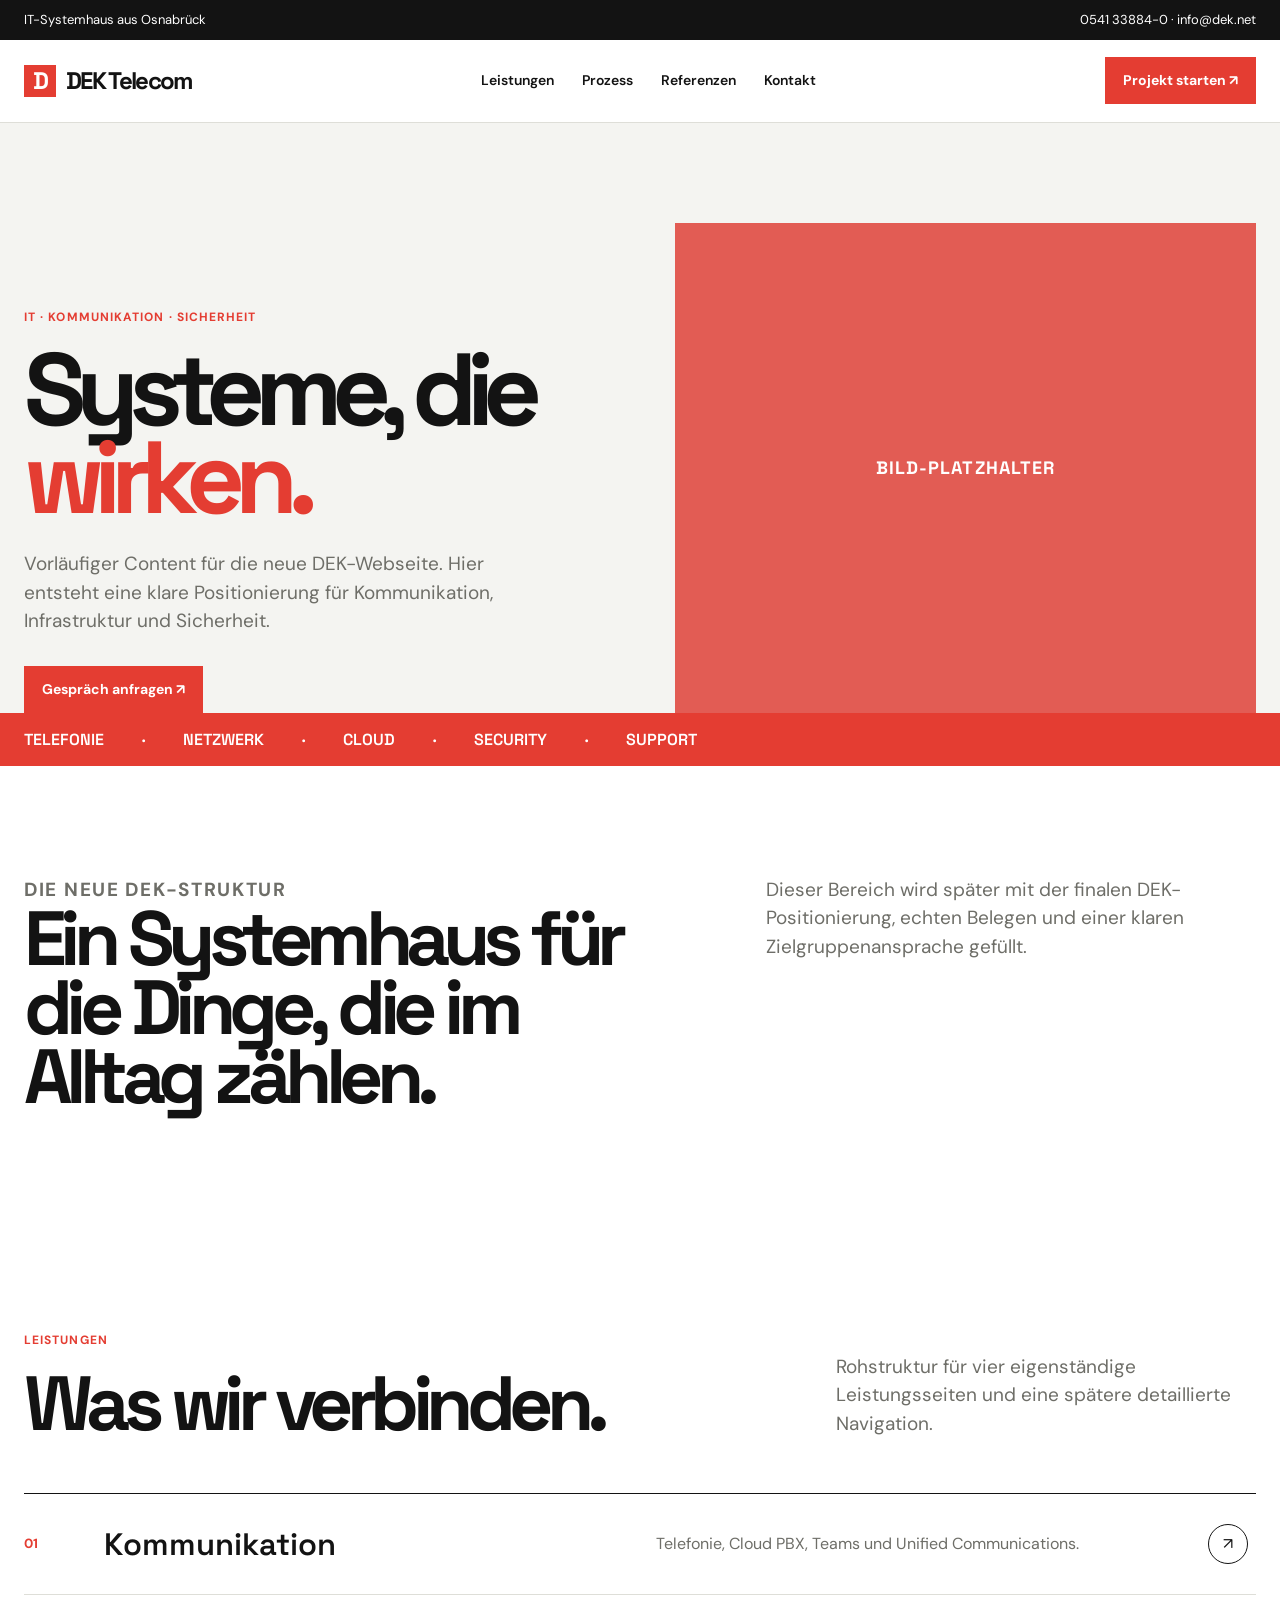
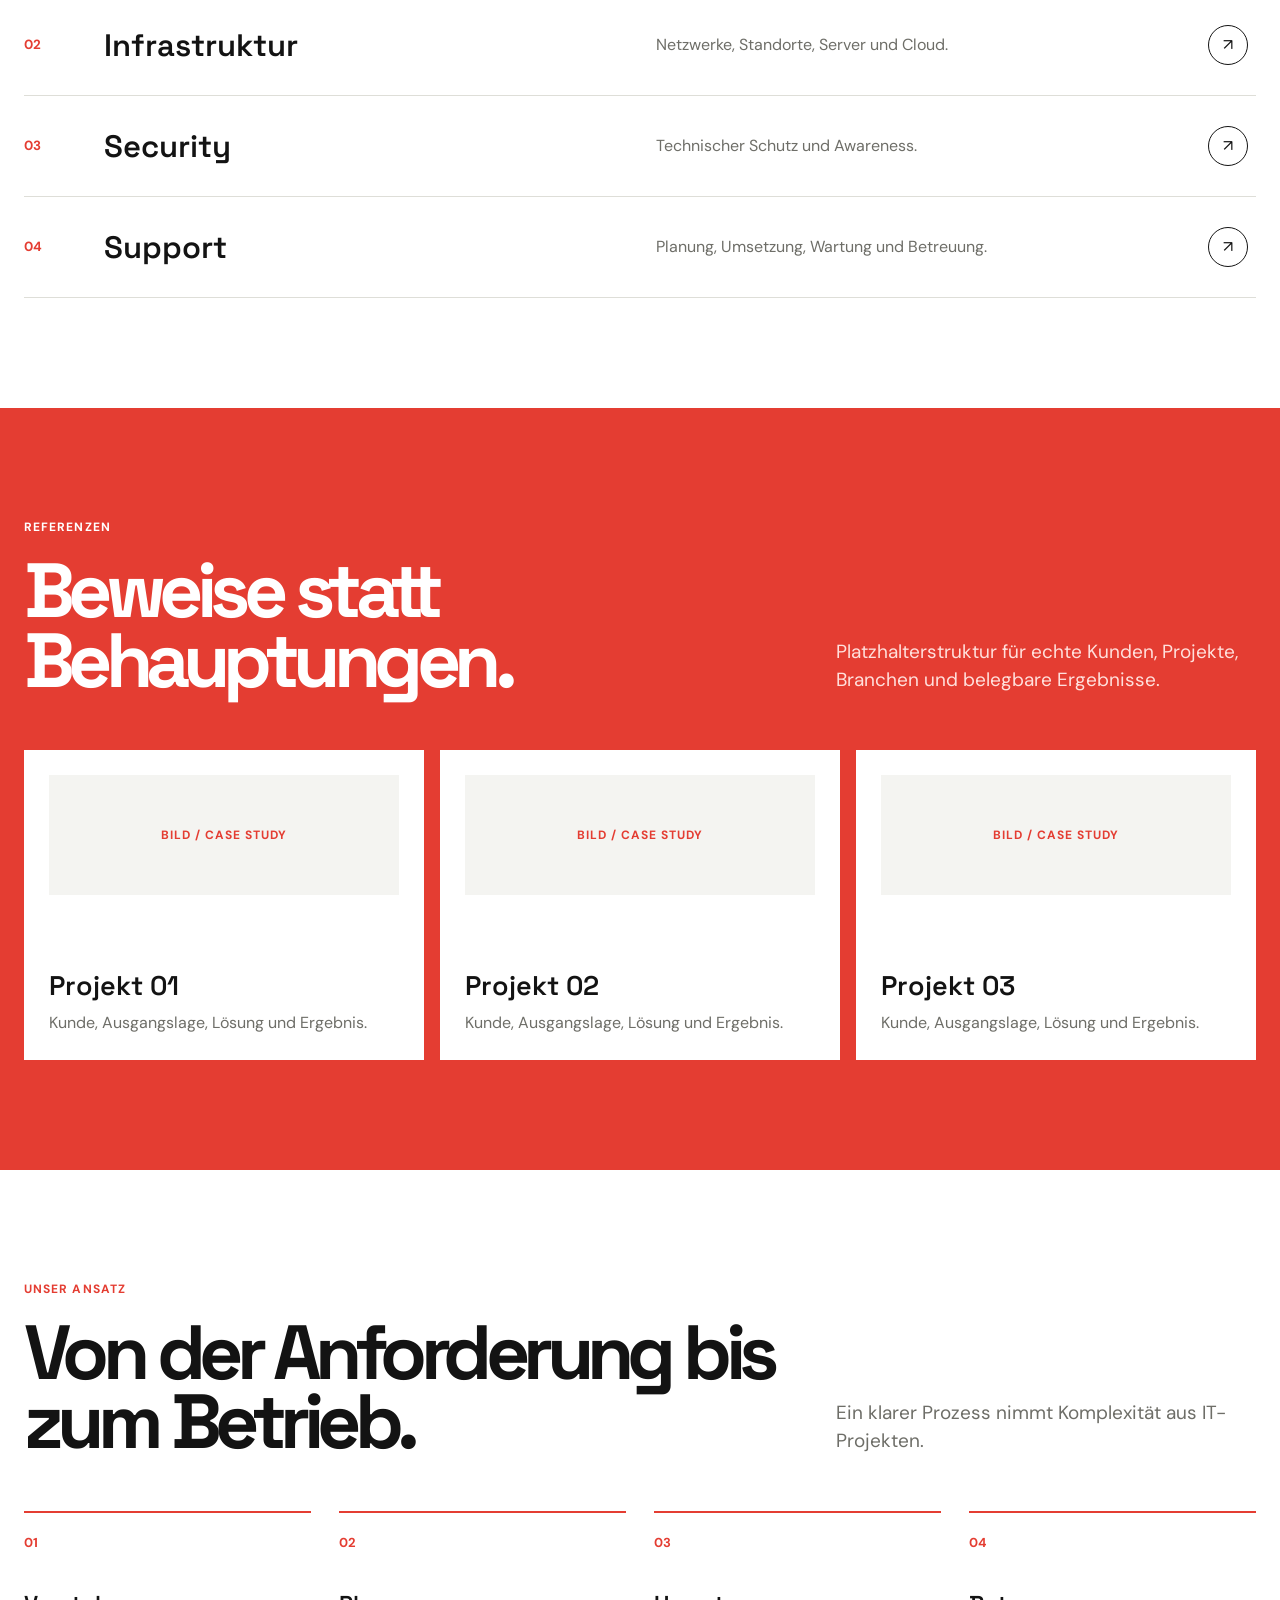
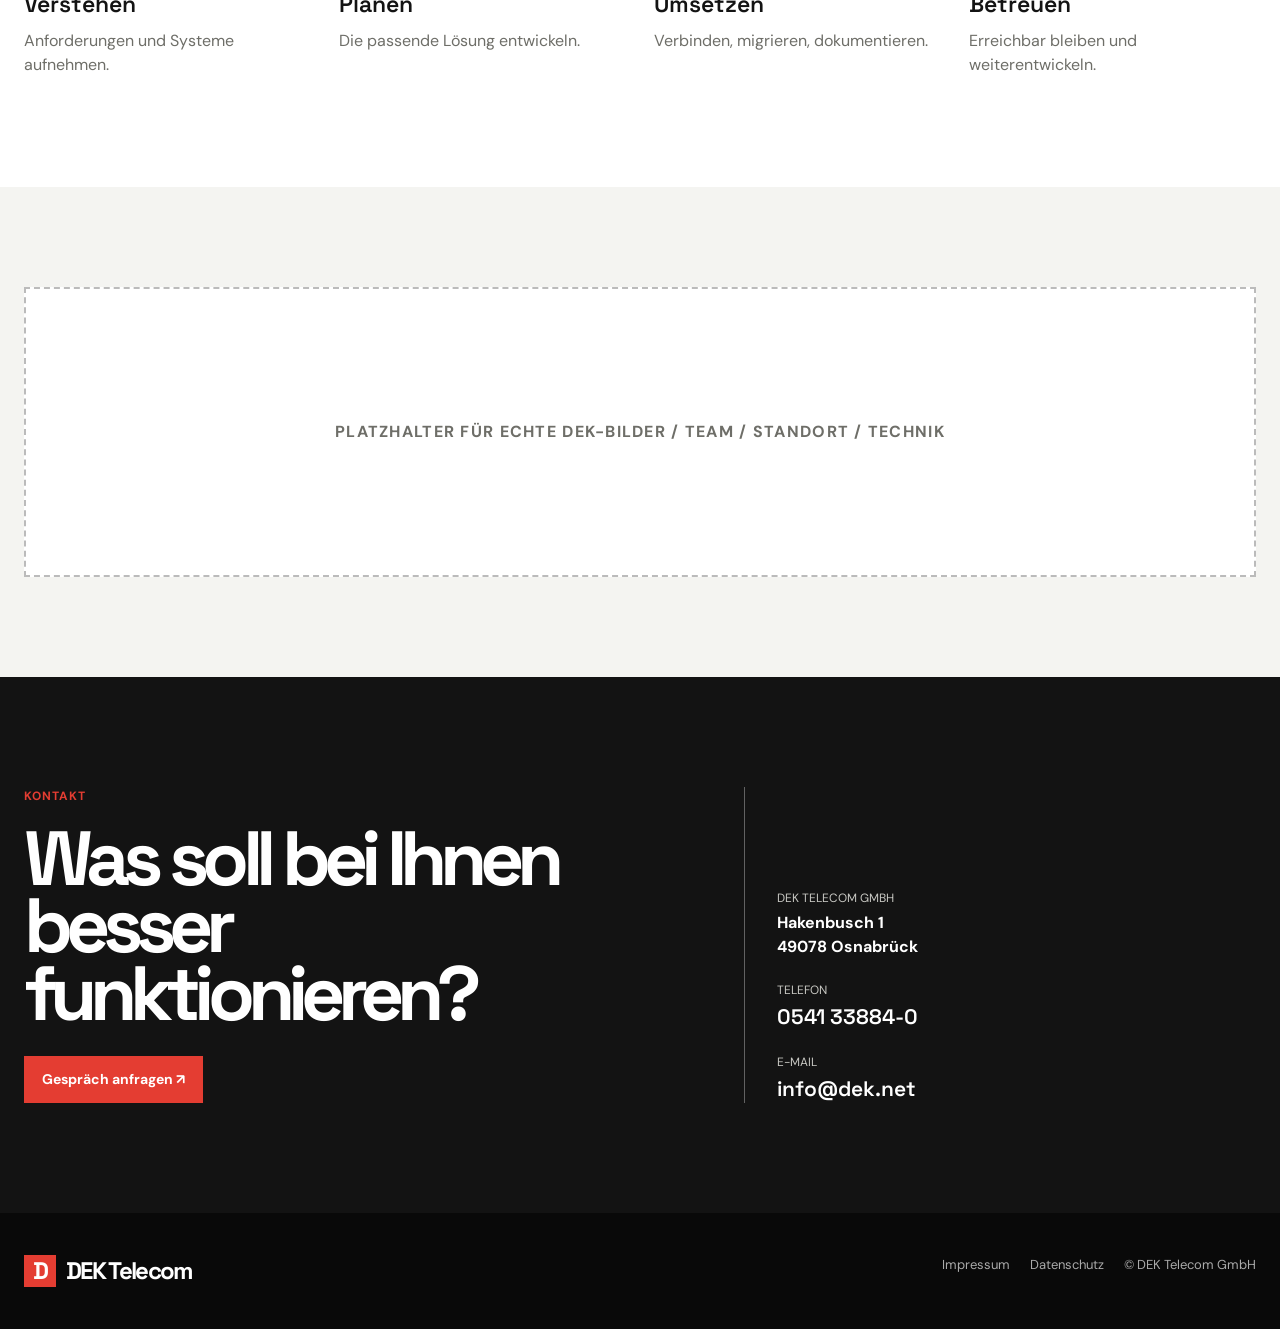
==== index.html @ 97f3f86b "Start clean DEK placeholder website structure" ====
<!doctype html>
<html lang="de">
<head>
<meta charset="utf-8"><meta name="viewport" content="width=device-width, initial-scale=1">
<title>DEK Telecom — Platzhalterstruktur</title>
<meta name="description" content="Vorläufige Struktur für den neuen Webauftritt von DEK Telecom.">
<link rel="preconnect" href="https://fonts.googleapis.com"><link rel="preconnect" href="https://fonts.gstatic.com" crossorigin><link href="https://fonts.googleapis.com/css2?family=DM+Sans:wght@400;500;600;700&family=Space+Grotesk:wght@500;600;700&display=swap" rel="stylesheet">
<style>
:root{--red:#e43d32;--red-dark:#b92720;--ink:#131313;--soft:#f4f4f1;--line:#deded8;--muted:#6e6e68;--white:#fff}*{box-sizing:border-box}html{scroll-behavior:smooth}body{margin:0;background:var(--white);color:var(--ink);font-family:'DM Sans',sans-serif;line-height:1.5}a{color:inherit;text-decoration:none}.wrap{width:min(1240px,calc(100% - 48px));margin:auto}.skip{position:absolute;left:-999px}.skip:focus{left:15px;top:15px;background:#fff;padding:12px;z-index:20}.top{background:var(--ink);color:#fff;font-size:13px}.top .wrap{display:flex;justify-content:space-between;padding:10px 0}.nav{border-bottom:1px solid var(--line);background:#fff;position:sticky;top:0;z-index:10}.nav .wrap{height:82px;display:flex;align-items:center;justify-content:space-between}.brand{font:700 24px 'Space Grotesk';letter-spacing:-.07em;display:flex;align-items:center;gap:10px}.mark{width:32px;height:32px;background:var(--red);color:#fff;display:grid;place-items:center}.navlinks{display:flex;gap:28px;font-size:14px;font-weight:600}.navlinks a:hover{color:var(--red)}.btn{display:inline-flex;align-items:center;gap:10px;background:var(--red);color:#fff;padding:13px 18px;font-size:14px;font-weight:700}.btn:hover{background:var(--red-dark)}.hero{background:var(--soft);padding:100px 0 0;overflow:hidden}.hero-grid{display:grid;grid-template-columns:1fr 1fr;gap:70px;align-items:end}.eyebrow{color:var(--red);font-size:12px;font-weight:700;letter-spacing:.09em;margin:0 0 20px}.hero h1{font:700 clamp(54px,8vw,112px)/.86 'Space Grotesk';letter-spacing:-.1em;margin:0;max-width:780px}.hero h1 span{color:var(--red)}.hero-copy{font-size:19px;color:var(--muted);max-width:480px;margin:28px 0 30px}.hero-visual{height:490px;background:#ddd url('https://images.unsplash.com/photo-1558494949-ef010cbdcc31?auto=format&fit=crop&w=1200&q=80') center/cover;position:relative}.hero-visual:after{content:'BILD-PLATZHALTER';position:absolute;inset:0;display:grid;place-items:center;background:#e43d32cc;color:#fff;font:700 18px 'Space Grotesk';letter-spacing:.06em}.ticker{background:var(--red);color:#fff;overflow:hidden;white-space:nowrap}.ticker .wrap{display:flex;gap:38px;padding:16px 0;font:600 16px 'Space Grotesk'}.lead{padding:110px 0}.lead-grid{display:grid;grid-template-columns:1.15fr .85fr;gap:80px}.lead h2,.section h2{font:700 clamp(42px,6vw,78px)/.9 'Space Grotesk';letter-spacing:-.085em;margin:0;max-width:820px}.lead p,.intro{font-size:19px;color:var(--muted);max-width:420px;margin:0}.section{padding:110px 0}.section-head{display:flex;justify-content:space-between;align-items:end;gap:40px;margin-bottom:55px}.service-list{border-top:1px solid var(--ink)}.service{display:grid;grid-template-columns:55px 1fr 1fr 48px;gap:25px;align-items:center;padding:30px 0;border-bottom:1px solid var(--line);transition:.2s}.service:hover{padding-left:14px;background:var(--soft)}.service small{color:var(--red);font-weight:700}.service h3{font:600 31px 'Space Grotesk';margin:0}.service p{margin:0;color:var(--muted)}.circle{width:40px;height:40px;border:1px solid var(--ink);border-radius:50%;display:grid;place-items:center}.red-section{background:var(--red);color:#fff}.red-section .intro{color:#ffe0dc}.cards{display:grid;grid-template-columns:repeat(3,1fr);gap:16px}.card{min-height:310px;background:#fff;color:var(--ink);padding:25px;display:flex;flex-direction:column;justify-content:space-between}.card .placeholder{height:120px;background:var(--soft);display:grid;place-items:center;color:var(--red);font-size:12px;font-weight:700;letter-spacing:.08em}.card h3{font:600 27px 'Space Grotesk';margin:25px 0 8px}.card p{color:var(--muted);margin:0}.steps{display:grid;grid-template-columns:repeat(4,1fr);gap:28px}.step{border-top:2px solid var(--red);padding-top:17px}.step b{color:var(--red);font-size:13px}.step h3{font:600 23px 'Space Grotesk';margin:35px 0 10px}.step p{color:var(--muted);margin:0}.placeholder-band{background:var(--soft);padding:100px 0}.placeholder-band .box{min-height:290px;border:2px dashed #bbb;background:#fff;display:grid;place-items:center;color:var(--muted);font-weight:700;letter-spacing:.08em}.contact{padding:110px 0;background:var(--ink);color:#fff}.contact-grid{display:grid;grid-template-columns:1fr .8fr;gap:80px}.contact h2{font:700 clamp(46px,6vw,84px)/.88 'Space Grotesk';letter-spacing:-.09em;margin:0 0 28px}.contact-info{border-left:1px solid #ffffff55;padding-left:32px;display:grid;align-content:end;gap:22px}.contact-info small{display:block;color:#c8c8c3;font-size:12px;margin-bottom:4px}.contact-info a{font:600 21px 'Space Grotesk'}.footer{padding:42px 0;background:#090909;color:#aaa}.footer .wrap{display:flex;justify-content:space-between;gap:20px}.footer .brand{color:#fff}.footer-links{display:flex;gap:20px;font-size:13px}@media(max-width:800px){.wrap{width:calc(100% - 32px)}.top .wrap{display:block}.top span{display:none}.navlinks{display:none}.hero{padding-top:60px}.hero-grid,.lead-grid,.contact-grid{grid-template-columns:1fr;gap:38px}.hero-visual{height:320px}.lead,.section,.placeholder-band,.contact{padding:75px 0}.section-head{display:block}.section-head .intro{margin-top:18px}.service{grid-template-columns:35px 1fr 38px;gap:12px;padding:23px 0}.service p{grid-column:2/3;font-size:14px}.circle{grid-column:3;grid-row:1/3}.cards,.steps{grid-template-columns:1fr}.card{min-height:250px}.footer .wrap{display:block}.footer-links{margin-top:20px;flex-wrap:wrap}}
</style></head>
<body>
<a class="skip" href="#main">Zum Inhalt springen</a>
<div class="top"><div class="wrap"><span>IT-Systemhaus aus Osnabrück</span><div><a href="tel:+49541338840">0541 33884-0</a> · <a href="mailto:info@dek.net">info@dek.net</a></div></div></div>
<header class="nav"><div class="wrap"><a class="brand" href="#top"><span class="mark">D</span> DEK Telecom</a><nav class="navlinks"><a href="#leistungen">Leistungen</a><a href="#prozess">Prozess</a><a href="#referenzen">Referenzen</a><a href="#kontakt">Kontakt</a></nav><a class="btn" href="#kontakt">Projekt starten ↗</a></div></header>
<main id="main">
<section class="hero" id="top"><div class="wrap hero-grid"><div><p class="eyebrow">IT · KOMMUNIKATION · SICHERHEIT</p><h1>Systeme, die <span>wirken.</span></h1><p class="hero-copy">Vorläufiger Content für die neue DEK-Webseite. Hier entsteht eine klare Positionierung für Kommunikation, Infrastruktur und Sicherheit.</p><a class="btn" href="#kontakt">Gespräch anfragen ↗</a></div><div class="hero-visual" aria-label="Bildplatzhalter"></div></div></section>
<div class="ticker"><div class="wrap"><span>TELEFONIE</span><span>·</span><span>NETZWERK</span><span>·</span><span>CLOUD</span><span>·</span><span>SECURITY</span><span>·</span><span>SUPPORT</span></div></div>
<section class="lead"><div class="wrap lead-grid"><div><p class="eyebrow">DIE NEUE DEK-STRUKTUR</p><h2>Ein Systemhaus für die Dinge, die im Alltag zählen.</h2></div><p>Dieser Bereich wird später mit der finalen DEK-Positionierung, echten Belegen und einer klaren Zielgruppenansprache gefüllt.</p></div></section>
<section class="section" id="leistungen"><div class="wrap"><div class="section-head"><div><p class="eyebrow">LEISTUNGEN</p><h2>Was wir verbinden.</h2></div><p class="intro">Rohstruktur für vier eigenständige Leistungsseiten und eine spätere detaillierte Navigation.</p></div><div class="service-list"><a class="service" href="#kontakt"><small>01</small><h3>Kommunikation</h3><p>Telefonie, Cloud PBX, Teams und Unified Communications.</p><span class="circle">↗</span></a><a class="service" href="#kontakt"><small>02</small><h3>Infrastruktur</h3><p>Netzwerke, Standorte, Server und Cloud.</p><span class="circle">↗</span></a><a class="service" href="#kontakt"><small>03</small><h3>Security</h3><p>Technischer Schutz und Awareness.</p><span class="circle">↗</span></a><a class="service" href="#kontakt"><small>04</small><h3>Support</h3><p>Planung, Umsetzung, Wartung und Betreuung.</p><span class="circle">↗</span></a></div></div></section>
<section class="section red-section" id="referenzen"><div class="wrap"><div class="section-head"><div><p class="eyebrow" style="color:#fff">REFERENZEN</p><h2>Beweise statt Behauptungen.</h2></div><p class="intro">Platzhalterstruktur für echte Kunden, Projekte, Branchen und belegbare Ergebnisse.</p></div><div class="cards"><article class="card"><div class="placeholder">BILD / CASE STUDY</div><div><h3>Projekt 01</h3><p>Kunde, Ausgangslage, Lösung und Ergebnis.</p></div></article><article class="card"><div class="placeholder">BILD / CASE STUDY</div><div><h3>Projekt 02</h3><p>Kunde, Ausgangslage, Lösung und Ergebnis.</p></div></article><article class="card"><div class="placeholder">BILD / CASE STUDY</div><div><h3>Projekt 03</h3><p>Kunde, Ausgangslage, Lösung und Ergebnis.</p></div></article></div></div></section>
<section class="section" id="prozess"><div class="wrap"><div class="section-head"><div><p class="eyebrow">UNSER ANSATZ</p><h2>Von der Anforderung bis zum Betrieb.</h2></div><p class="intro">Ein klarer Prozess nimmt Komplexität aus IT-Projekten.</p></div><div class="steps"><div class="step"><b>01</b><h3>Verstehen</h3><p>Anforderungen und Systeme aufnehmen.</p></div><div class="step"><b>02</b><h3>Planen</h3><p>Die passende Lösung entwickeln.</p></div><div class="step"><b>03</b><h3>Umsetzen</h3><p>Verbinden, migrieren, dokumentieren.</p></div><div class="step"><b>04</b><h3>Betreuen</h3><p>Erreichbar bleiben und weiterentwickeln.</p></div></div></div></section>
<section class="placeholder-band"><div class="wrap"><div class="box">PLATZHALTER FÜR ECHTE DEK-BILDER / TEAM / STANDORT / TECHNIK</div></div></section>
<section class="contact" id="kontakt"><div class="wrap contact-grid"><div><p class="eyebrow" style="color:var(--red)">KONTAKT</p><h2>Was soll bei Ihnen besser funktionieren?</h2><a class="btn" href="mailto:info@dek.net">Gespräch anfragen ↗</a></div><div class="contact-info"><div><small>DEK TELECOM GMBH</small><strong>Hakenbusch 1<br>49078 Osnabrück</strong></div><div><small>TELEFON</small><a href="tel:+49541338840">0541 33884-0</a></div><div><small>E-MAIL</small><a href="mailto:info@dek.net">info@dek.net</a></div></div></div></section>
</main><footer class="footer"><div class="wrap"><a class="brand" href="#top"><span class="mark">D</span> DEK Telecom</a><div class="footer-links"><a href="https://www.dek.net/impressum/">Impressum</a><a href="https://www.dek.net/datenschutz/">Datenschutz</a><span>© DEK Telecom GmbH</span></div></div></footer>
</body></html>
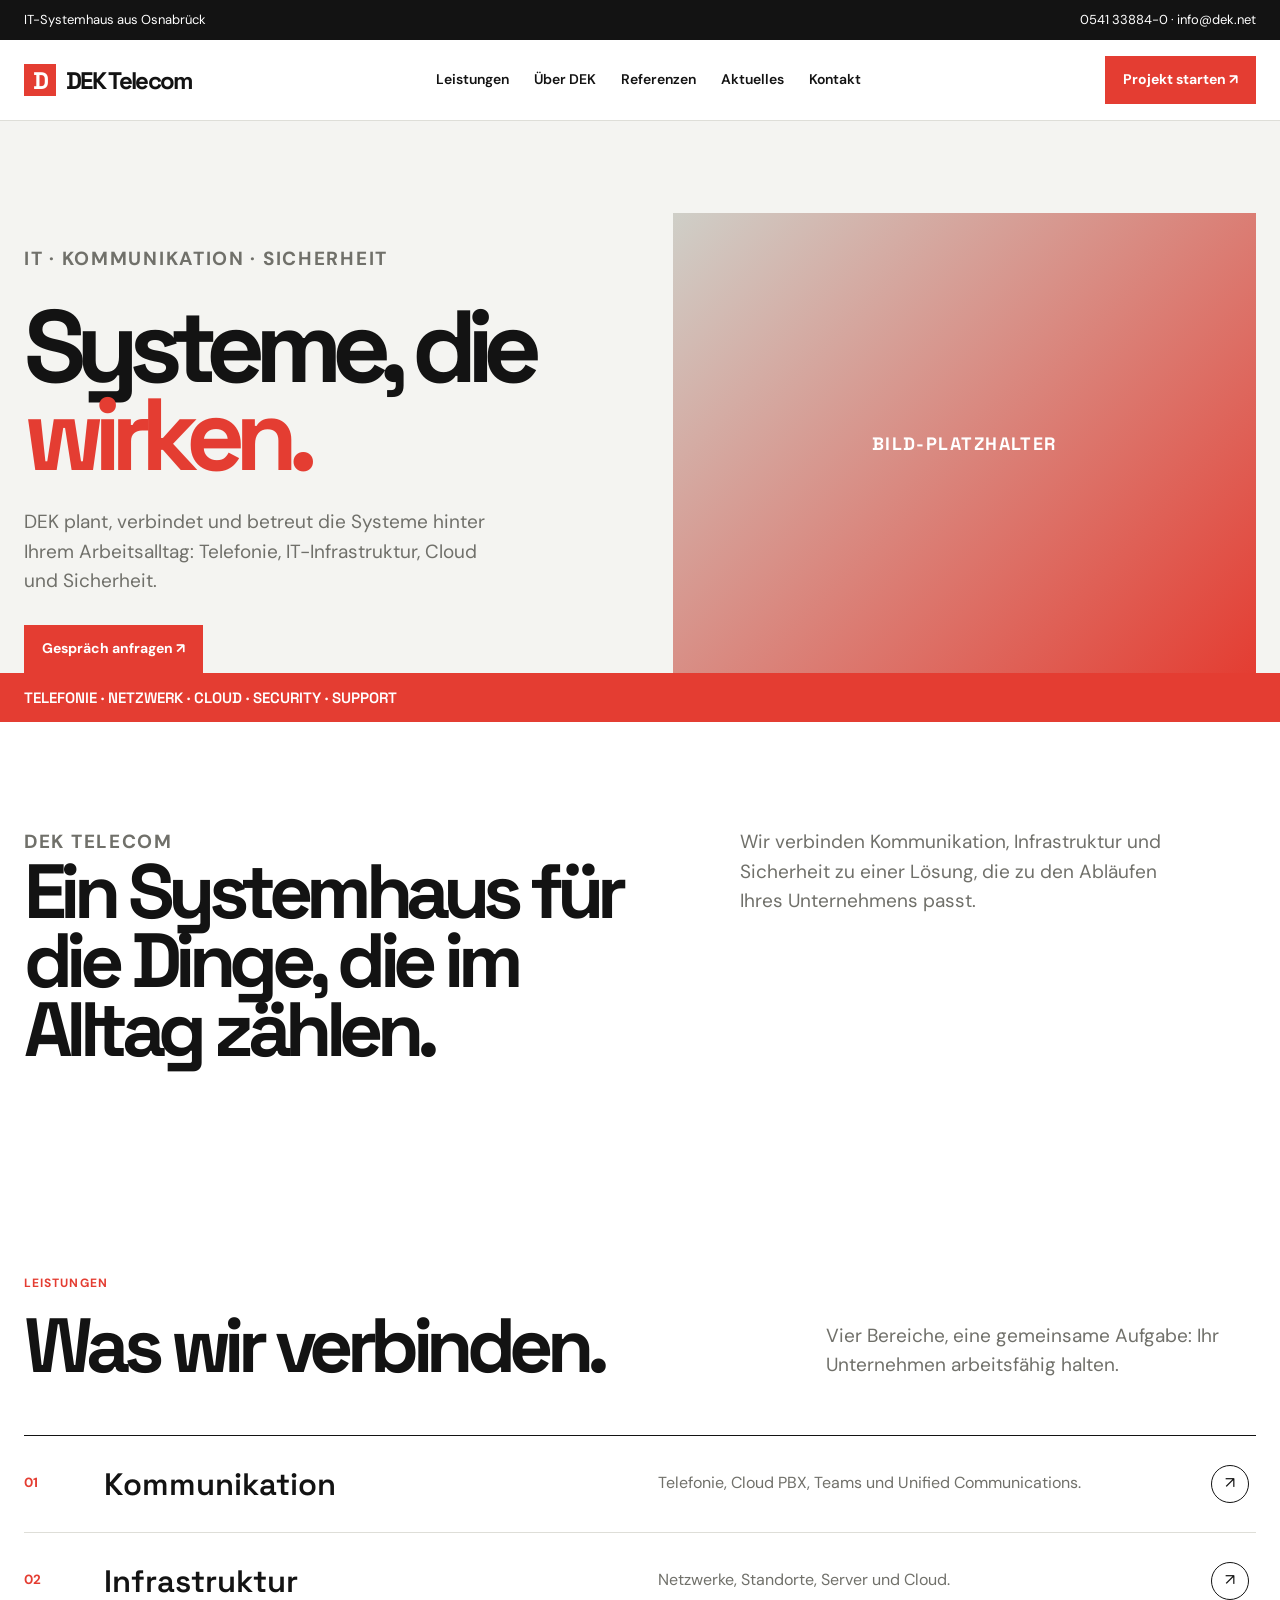
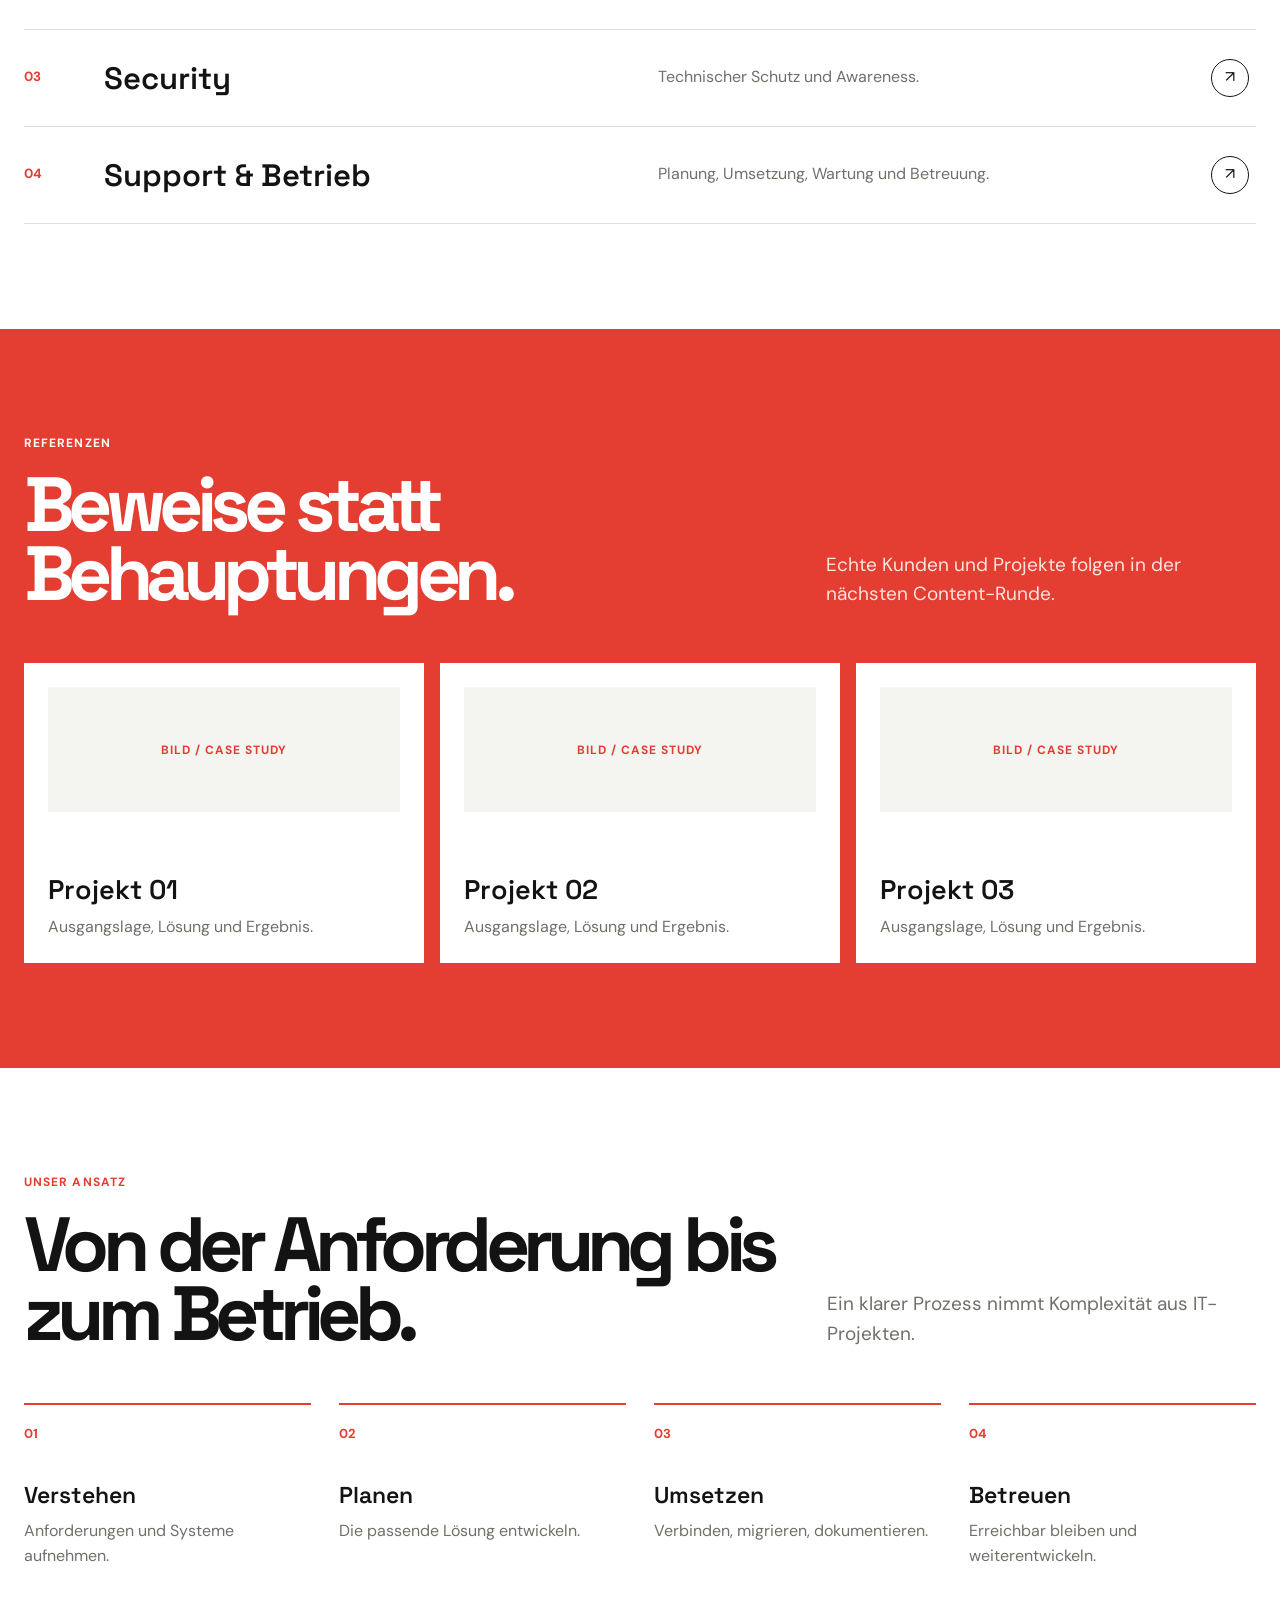
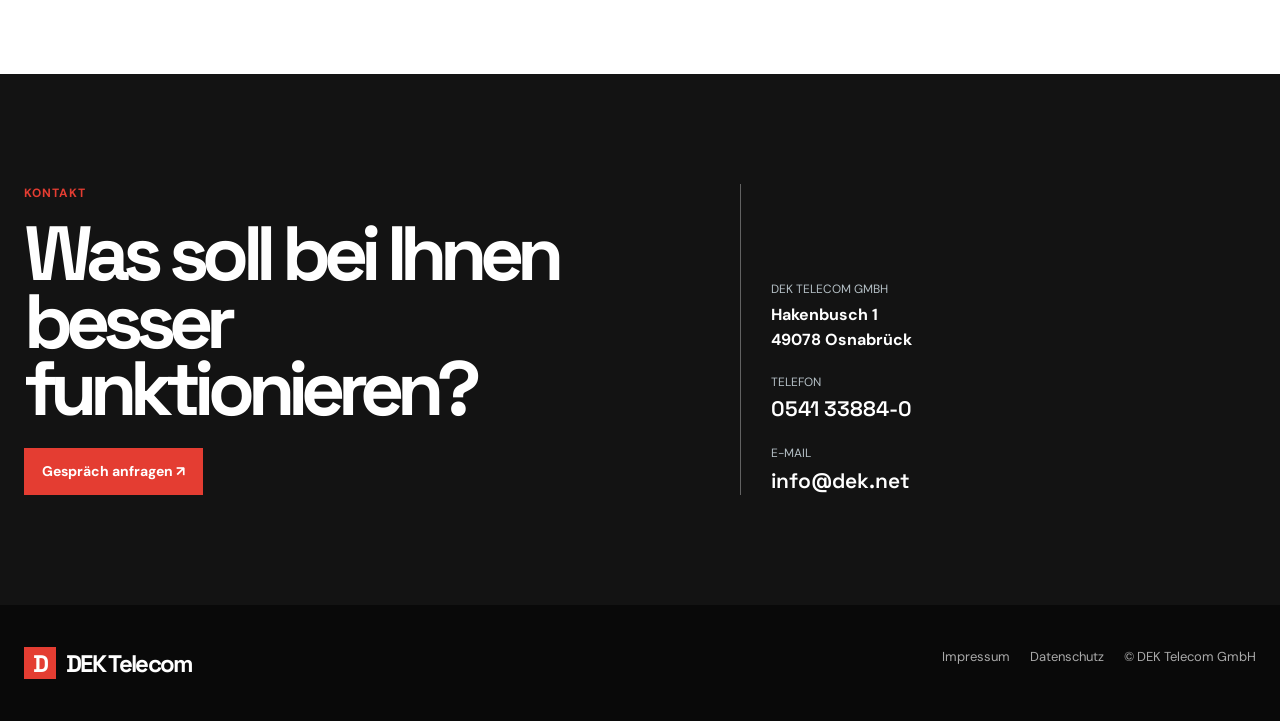
==== commit 8e46fabd: "Build first DEK multi-page website draft" ====
--- a/index.html
+++ b/index.html
@@ -1,25 +1 @@
-<!doctype html>
-<html lang="de">
-<head>
-<meta charset="utf-8"><meta name="viewport" content="width=device-width, initial-scale=1">
-<title>DEK Telecom — Platzhalterstruktur</title>
-<meta name="description" content="Vorläufige Struktur für den neuen Webauftritt von DEK Telecom.">
-<link rel="preconnect" href="https://fonts.googleapis.com"><link rel="preconnect" href="https://fonts.gstatic.com" crossorigin><link href="https://fonts.googleapis.com/css2?family=DM+Sans:wght@400;500;600;700&family=Space+Grotesk:wght@500;600;700&display=swap" rel="stylesheet">
-<style>
-:root{--red:#e43d32;--red-dark:#b92720;--ink:#131313;--soft:#f4f4f1;--line:#deded8;--muted:#6e6e68;--white:#fff}*{box-sizing:border-box}html{scroll-behavior:smooth}body{margin:0;background:var(--white);color:var(--ink);font-family:'DM Sans',sans-serif;line-height:1.5}a{color:inherit;text-decoration:none}.wrap{width:min(1240px,calc(100% - 48px));margin:auto}.skip{position:absolute;left:-999px}.skip:focus{left:15px;top:15px;background:#fff;padding:12px;z-index:20}.top{background:var(--ink);color:#fff;font-size:13px}.top .wrap{display:flex;justify-content:space-between;padding:10px 0}.nav{border-bottom:1px solid var(--line);background:#fff;position:sticky;top:0;z-index:10}.nav .wrap{height:82px;display:flex;align-items:center;justify-content:space-between}.brand{font:700 24px 'Space Grotesk';letter-spacing:-.07em;display:flex;align-items:center;gap:10px}.mark{width:32px;height:32px;background:var(--red);color:#fff;display:grid;place-items:center}.navlinks{display:flex;gap:28px;font-size:14px;font-weight:600}.navlinks a:hover{color:var(--red)}.btn{display:inline-flex;align-items:center;gap:10px;background:var(--red);color:#fff;padding:13px 18px;font-size:14px;font-weight:700}.btn:hover{background:var(--red-dark)}.hero{background:var(--soft);padding:100px 0 0;overflow:hidden}.hero-grid{display:grid;grid-template-columns:1fr 1fr;gap:70px;align-items:end}.eyebrow{color:var(--red);font-size:12px;font-weight:700;letter-spacing:.09em;margin:0 0 20px}.hero h1{font:700 clamp(54px,8vw,112px)/.86 'Space Grotesk';letter-spacing:-.1em;margin:0;max-width:780px}.hero h1 span{color:var(--red)}.hero-copy{font-size:19px;color:var(--muted);max-width:480px;margin:28px 0 30px}.hero-visual{height:490px;background:#ddd url('https://images.unsplash.com/photo-1558494949-ef010cbdcc31?auto=format&fit=crop&w=1200&q=80') center/cover;position:relative}.hero-visual:after{content:'BILD-PLATZHALTER';position:absolute;inset:0;display:grid;place-items:center;background:#e43d32cc;color:#fff;font:700 18px 'Space Grotesk';letter-spacing:.06em}.ticker{background:var(--red);color:#fff;overflow:hidden;white-space:nowrap}.ticker .wrap{display:flex;gap:38px;padding:16px 0;font:600 16px 'Space Grotesk'}.lead{padding:110px 0}.lead-grid{display:grid;grid-template-columns:1.15fr .85fr;gap:80px}.lead h2,.section h2{font:700 clamp(42px,6vw,78px)/.9 'Space Grotesk';letter-spacing:-.085em;margin:0;max-width:820px}.lead p,.intro{font-size:19px;color:var(--muted);max-width:420px;margin:0}.section{padding:110px 0}.section-head{display:flex;justify-content:space-between;align-items:end;gap:40px;margin-bottom:55px}.service-list{border-top:1px solid var(--ink)}.service{display:grid;grid-template-columns:55px 1fr 1fr 48px;gap:25px;align-items:center;padding:30px 0;border-bottom:1px solid var(--line);transition:.2s}.service:hover{padding-left:14px;background:var(--soft)}.service small{color:var(--red);font-weight:700}.service h3{font:600 31px 'Space Grotesk';margin:0}.service p{margin:0;color:var(--muted)}.circle{width:40px;height:40px;border:1px solid var(--ink);border-radius:50%;display:grid;place-items:center}.red-section{background:var(--red);color:#fff}.red-section .intro{color:#ffe0dc}.cards{display:grid;grid-template-columns:repeat(3,1fr);gap:16px}.card{min-height:310px;background:#fff;color:var(--ink);padding:25px;display:flex;flex-direction:column;justify-content:space-between}.card .placeholder{height:120px;background:var(--soft);display:grid;place-items:center;color:var(--red);font-size:12px;font-weight:700;letter-spacing:.08em}.card h3{font:600 27px 'Space Grotesk';margin:25px 0 8px}.card p{color:var(--muted);margin:0}.steps{display:grid;grid-template-columns:repeat(4,1fr);gap:28px}.step{border-top:2px solid var(--red);padding-top:17px}.step b{color:var(--red);font-size:13px}.step h3{font:600 23px 'Space Grotesk';margin:35px 0 10px}.step p{color:var(--muted);margin:0}.placeholder-band{background:var(--soft);padding:100px 0}.placeholder-band .box{min-height:290px;border:2px dashed #bbb;background:#fff;display:grid;place-items:center;color:var(--muted);font-weight:700;letter-spacing:.08em}.contact{padding:110px 0;background:var(--ink);color:#fff}.contact-grid{display:grid;grid-template-columns:1fr .8fr;gap:80px}.contact h2{font:700 clamp(46px,6vw,84px)/.88 'Space Grotesk';letter-spacing:-.09em;margin:0 0 28px}.contact-info{border-left:1px solid #ffffff55;padding-left:32px;display:grid;align-content:end;gap:22px}.contact-info small{display:block;color:#c8c8c3;font-size:12px;margin-bottom:4px}.contact-info a{font:600 21px 'Space Grotesk'}.footer{padding:42px 0;background:#090909;color:#aaa}.footer .wrap{display:flex;justify-content:space-between;gap:20px}.footer .brand{color:#fff}.footer-links{display:flex;gap:20px;font-size:13px}@media(max-width:800px){.wrap{width:calc(100% - 32px)}.top .wrap{display:block}.top span{display:none}.navlinks{display:none}.hero{padding-top:60px}.hero-grid,.lead-grid,.contact-grid{grid-template-columns:1fr;gap:38px}.hero-visual{height:320px}.lead,.section,.placeholder-band,.contact{padding:75px 0}.section-head{display:block}.section-head .intro{margin-top:18px}.service{grid-template-columns:35px 1fr 38px;gap:12px;padding:23px 0}.service p{grid-column:2/3;font-size:14px}.circle{grid-column:3;grid-row:1/3}.cards,.steps{grid-template-columns:1fr}.card{min-height:250px}.footer .wrap{display:block}.footer-links{margin-top:20px;flex-wrap:wrap}}
-</style></head>
-<body>
-<a class="skip" href="#main">Zum Inhalt springen</a>
-<div class="top"><div class="wrap"><span>IT-Systemhaus aus Osnabrück</span><div><a href="tel:+49541338840">0541 33884-0</a> · <a href="mailto:info@dek.net">info@dek.net</a></div></div></div>
-<header class="nav"><div class="wrap"><a class="brand" href="#top"><span class="mark">D</span> DEK Telecom</a><nav class="navlinks"><a href="#leistungen">Leistungen</a><a href="#prozess">Prozess</a><a href="#referenzen">Referenzen</a><a href="#kontakt">Kontakt</a></nav><a class="btn" href="#kontakt">Projekt starten ↗</a></div></header>
-<main id="main">
-<section class="hero" id="top"><div class="wrap hero-grid"><div><p class="eyebrow">IT · KOMMUNIKATION · SICHERHEIT</p><h1>Systeme, die <span>wirken.</span></h1><p class="hero-copy">Vorläufiger Content für die neue DEK-Webseite. Hier entsteht eine klare Positionierung für Kommunikation, Infrastruktur und Sicherheit.</p><a class="btn" href="#kontakt">Gespräch anfragen ↗</a></div><div class="hero-visual" aria-label="Bildplatzhalter"></div></div></section>
-<div class="ticker"><div class="wrap"><span>TELEFONIE</span><span>·</span><span>NETZWERK</span><span>·</span><span>CLOUD</span><span>·</span><span>SECURITY</span><span>·</span><span>SUPPORT</span></div></div>
-<section class="lead"><div class="wrap lead-grid"><div><p class="eyebrow">DIE NEUE DEK-STRUKTUR</p><h2>Ein Systemhaus für die Dinge, die im Alltag zählen.</h2></div><p>Dieser Bereich wird später mit der finalen DEK-Positionierung, echten Belegen und einer klaren Zielgruppenansprache gefüllt.</p></div></section>
-<section class="section" id="leistungen"><div class="wrap"><div class="section-head"><div><p class="eyebrow">LEISTUNGEN</p><h2>Was wir verbinden.</h2></div><p class="intro">Rohstruktur für vier eigenständige Leistungsseiten und eine spätere detaillierte Navigation.</p></div><div class="service-list"><a class="service" href="#kontakt"><small>01</small><h3>Kommunikation</h3><p>Telefonie, Cloud PBX, Teams und Unified Communications.</p><span class="circle">↗</span></a><a class="service" href="#kontakt"><small>02</small><h3>Infrastruktur</h3><p>Netzwerke, Standorte, Server und Cloud.</p><span class="circle">↗</span></a><a class="service" href="#kontakt"><small>03</small><h3>Security</h3><p>Technischer Schutz und Awareness.</p><span class="circle">↗</span></a><a class="service" href="#kontakt"><small>04</small><h3>Support</h3><p>Planung, Umsetzung, Wartung und Betreuung.</p><span class="circle">↗</span></a></div></div></section>
-<section class="section red-section" id="referenzen"><div class="wrap"><div class="section-head"><div><p class="eyebrow" style="color:#fff">REFERENZEN</p><h2>Beweise statt Behauptungen.</h2></div><p class="intro">Platzhalterstruktur für echte Kunden, Projekte, Branchen und belegbare Ergebnisse.</p></div><div class="cards"><article class="card"><div class="placeholder">BILD / CASE STUDY</div><div><h3>Projekt 01</h3><p>Kunde, Ausgangslage, Lösung und Ergebnis.</p></div></article><article class="card"><div class="placeholder">BILD / CASE STUDY</div><div><h3>Projekt 02</h3><p>Kunde, Ausgangslage, Lösung und Ergebnis.</p></div></article><article class="card"><div class="placeholder">BILD / CASE STUDY</div><div><h3>Projekt 03</h3><p>Kunde, Ausgangslage, Lösung und Ergebnis.</p></div></article></div></div></section>
-<section class="section" id="prozess"><div class="wrap"><div class="section-head"><div><p class="eyebrow">UNSER ANSATZ</p><h2>Von der Anforderung bis zum Betrieb.</h2></div><p class="intro">Ein klarer Prozess nimmt Komplexität aus IT-Projekten.</p></div><div class="steps"><div class="step"><b>01</b><h3>Verstehen</h3><p>Anforderungen und Systeme aufnehmen.</p></div><div class="step"><b>02</b><h3>Planen</h3><p>Die passende Lösung entwickeln.</p></div><div class="step"><b>03</b><h3>Umsetzen</h3><p>Verbinden, migrieren, dokumentieren.</p></div><div class="step"><b>04</b><h3>Betreuen</h3><p>Erreichbar bleiben und weiterentwickeln.</p></div></div></div></section>
-<section class="placeholder-band"><div class="wrap"><div class="box">PLATZHALTER FÜR ECHTE DEK-BILDER / TEAM / STANDORT / TECHNIK</div></div></section>
-<section class="contact" id="kontakt"><div class="wrap contact-grid"><div><p class="eyebrow" style="color:var(--red)">KONTAKT</p><h2>Was soll bei Ihnen besser funktionieren?</h2><a class="btn" href="mailto:info@dek.net">Gespräch anfragen ↗</a></div><div class="contact-info"><div><small>DEK TELECOM GMBH</small><strong>Hakenbusch 1<br>49078 Osnabrück</strong></div><div><small>TELEFON</small><a href="tel:+49541338840">0541 33884-0</a></div><div><small>E-MAIL</small><a href="mailto:info@dek.net">info@dek.net</a></div></div></div></section>
-</main><footer class="footer"><div class="wrap"><a class="brand" href="#top"><span class="mark">D</span> DEK Telecom</a><div class="footer-links"><a href="https://www.dek.net/impressum/">Impressum</a><a href="https://www.dek.net/datenschutz/">Datenschutz</a><span>© DEK Telecom GmbH</span></div></div></footer>
-</body></html>+<!doctype html><html lang="de"><head><meta charset="utf-8"><meta name="viewport" content="width=device-width,initial-scale=1"><title>DEK Telecom — IT, Kommunikation und Sicherheit</title><meta name="description" content="DEK Telecom verbindet Kommunikation, Infrastruktur, Cloud und Sicherheit."><link rel="preconnect" href="https://fonts.googleapis.com"><link rel="preconnect" href="https://fonts.gstatic.com" crossorigin><link href="https://fonts.googleapis.com/css2?family=DM+Sans:wght@400;500;600;700&family=Space+Grotesk:wght@500;600;700&display=swap" rel="stylesheet"><link rel="stylesheet" href="assets/site.css"></head><body><a class="skip" href="#main">Zum Inhalt springen</a><div class="top"><div class="wrap"><span>IT-Systemhaus aus Osnabrück</span><div>0541 33884-0 · info@dek.net</div></div></div><header class="nav"><div class="wrap"><a class="brand" href="/"><span class="mark">D</span> DEK Telecom</a><nav class="navlinks"><a href="leistungen/">Leistungen</a><a href="ueber-dek/">Über DEK</a><a href="referenzen/">Referenzen</a><a href="aktuelles/">Aktuelles</a><a href="kontakt/">Kontakt</a></nav><a class="btn" href="kontakt/">Projekt starten ↗</a></div></header><main id="main"><section class="hero"><div class="wrap hero-grid"><div><p class="eyebrow">IT · KOMMUNIKATION · SICHERHEIT</p><h1>Systeme, die <span>wirken.</span></h1><p>DEK plant, verbindet und betreut die Systeme hinter Ihrem Arbeitsalltag: Telefonie, IT-Infrastruktur, Cloud und Sicherheit.</p><a class="btn" href="kontakt/">Gespräch anfragen ↗</a></div><div class="hero-art">BILD-PLATZHALTER</div></div></section><div class="ticker"><div class="wrap">TELEFONIE · NETZWERK · CLOUD · SECURITY · SUPPORT</div></div><section class="lead"><div class="wrap split"><div><p class="eyebrow">DEK TELECOM</p><h2>Ein Systemhaus für die Dinge, die im Alltag zählen.</h2></div><p>Wir verbinden Kommunikation, Infrastruktur und Sicherheit zu einer Lösung, die zu den Abläufen Ihres Unternehmens passt.</p></div></section><section class="section" id="leistungen"><div class="wrap"><div class="section-head"><div><p class="eyebrow">LEISTUNGEN</p><h2>Was wir verbinden.</h2></div><p class="intro">Vier Bereiche, eine gemeinsame Aufgabe: Ihr Unternehmen arbeitsfähig halten.</p></div><div class="service-list"><a class="service" href="leistungen/kommunikation/"><small>01</small><h3>Kommunikation</h3><p>Telefonie, Cloud PBX, Teams und Unified Communications.</p><span class="circle">↗</span></a><a class="service" href="leistungen/infrastruktur/"><small>02</small><h3>Infrastruktur</h3><p>Netzwerke, Standorte, Server und Cloud.</p><span class="circle">↗</span></a><a class="service" href="leistungen/security/"><small>03</small><h3>Security</h3><p>Technischer Schutz und Awareness.</p><span class="circle">↗</span></a><a class="service" href="leistungen/support/"><small>04</small><h3>Support & Betrieb</h3><p>Planung, Umsetzung, Wartung und Betreuung.</p><span class="circle">↗</span></a></div></div></section><section class="section red"><div class="wrap"><div class="section-head"><div><p class="eyebrow" style="color:#fff">REFERENZEN</p><h2>Beweise statt Behauptungen.</h2></div><p class="intro">Echte Kunden und Projekte folgen in der nächsten Content-Runde.</p></div><div class="cards"><a class="card" href="referenzen/"><div class="placeholder">BILD / CASE STUDY</div><div><h3>Projekt 01</h3><p>Ausgangslage, Lösung und Ergebnis.</p></div></a><a class="card" href="referenzen/"><div class="placeholder">BILD / CASE STUDY</div><div><h3>Projekt 02</h3><p>Ausgangslage, Lösung und Ergebnis.</p></div></a><a class="card" href="referenzen/"><div class="placeholder">BILD / CASE STUDY</div><div><h3>Projekt 03</h3><p>Ausgangslage, Lösung und Ergebnis.</p></div></a></div></div></section><section class="section"><div class="wrap"><div class="section-head"><div><p class="eyebrow">UNSER ANSATZ</p><h2>Von der Anforderung bis zum Betrieb.</h2></div><p class="intro">Ein klarer Prozess nimmt Komplexität aus IT-Projekten.</p></div><div class="steps"><div class="step"><b>01</b><h3>Verstehen</h3><p>Anforderungen und Systeme aufnehmen.</p></div><div class="step"><b>02</b><h3>Planen</h3><p>Die passende Lösung entwickeln.</p></div><div class="step"><b>03</b><h3>Umsetzen</h3><p>Verbinden, migrieren, dokumentieren.</p></div><div class="step"><b>04</b><h3>Betreuen</h3><p>Erreichbar bleiben und weiterentwickeln.</p></div></div></div></section><section class="contact"><div class="wrap split"><div><p class="eyebrow" style="color:var(--red)">KONTAKT</p><h2>Was soll bei Ihnen besser funktionieren?</h2><br><a class="btn" href="kontakt/">Gespräch anfragen ↗</a></div><div class="contact-info"><div><small>DEK TELECOM GMBH</small><strong>Hakenbusch 1<br>49078 Osnabrück</strong></div><div><small>TELEFON</small><a href="tel:+49541338840">0541 33884-0</a></div><div><small>E-MAIL</small><a href="mailto:info@dek.net">info@dek.net</a></div></div></div></section></main><footer class="footer"><div class="wrap"><a class="brand" href="/"><span class="mark">D</span> DEK Telecom</a><div class="footer-links"><a href="impressum/">Impressum</a><a href="datenschutz/">Datenschutz</a><span>© DEK Telecom GmbH</span></div></div></footer></body></html>
--- a/assets/site.css
+++ b/assets/site.css
@@ -0,0 +1 @@
+:root{--red:#e43d32;--red-dark:#b92b24;--ink:#131313;--soft:#f4f4f1;--muted:#70706a;--line:#deded8;--white:#fff}*{box-sizing:border-box}html{scroll-behavior:smooth}body{margin:0;color:var(--ink);background:var(--white);font:16px/1.55 'DM Sans',sans-serif}a{color:inherit;text-decoration:none}.wrap{width:min(1240px,calc(100% - 48px));margin:auto}.skip{position:absolute;left:-999px}.skip:focus{left:16px;top:16px;background:#fff;padding:12px;z-index:20}.top{background:var(--ink);color:#fff;font-size:13px}.top .wrap{display:flex;justify-content:space-between;padding:10px 0}.nav{position:sticky;top:0;z-index:10;background:#fffffff2;border-bottom:1px solid var(--line);backdrop-filter:blur(12px)}.nav .wrap{height:80px;display:flex;align-items:center;justify-content:space-between}.brand{font:700 24px 'Space Grotesk';letter-spacing:-.07em;display:flex;gap:10px;align-items:center}.mark{width:32px;height:32px;background:var(--red);color:#fff;display:grid;place-items:center}.navlinks{display:flex;gap:25px;font-size:14px;font-weight:600}.navlinks a:hover{color:var(--red)}.btn{display:inline-flex;align-items:center;gap:10px;background:var(--red);color:#fff;padding:13px 18px;font-weight:700;font-size:14px}.btn:hover{background:var(--red-dark)}.hero{background:var(--soft);padding:92px 0 0}.hero-grid{display:grid;grid-template-columns:1fr 1fr;gap:65px;align-items:end}.eyebrow{color:var(--red);font-size:12px;font-weight:700;letter-spacing:.09em;margin:0 0 18px}.hero h1,.page-head h1{font:700 clamp(54px,8vw,112px)/.86 'Space Grotesk';letter-spacing:-.1em;margin:0;max-width:850px}.hero h1 span,.page-head h1 span{color:var(--red)}.hero p{font-size:19px;max-width:470px;color:var(--muted);margin:28px 0 30px}.hero-art{height:460px;background:linear-gradient(135deg,#cfcfc8,#e43d32);display:grid;place-items:center;color:#fff;font:700 18px 'Space Grotesk';letter-spacing:.08em}.ticker{background:var(--red);color:#fff;white-space:nowrap;overflow:hidden}.ticker .wrap{display:flex;gap:34px;padding:15px 0;font:600 15px 'Space Grotesk'}.lead{padding:105px 0}.split{display:grid;grid-template-columns:1.1fr .9fr;gap:85px}.lead h2,.section h2{font:700 clamp(42px,6vw,78px)/.9 'Space Grotesk';letter-spacing:-.085em;margin:0;max-width:850px}.lead p,.intro{font-size:19px;color:var(--muted);max-width:430px;margin:0}.section{padding:105px 0}.section-head{display:flex;justify-content:space-between;gap:40px;align-items:end;margin-bottom:55px}.service-list{border-top:1px solid var(--ink)}.service{display:grid;grid-template-columns:55px 1fr 1fr 45px;gap:25px;align-items:center;border-bottom:1px solid var(--line);padding:28px 0;transition:.2s}.service:hover{padding-left:14px;background:var(--soft)}.service small{color:var(--red);font-weight:700}.service h3{font:600 31px 'Space Grotesk';margin:0}.service p{margin:0;color:var(--muted)}.circle{width:38px;height:38px;border:1px solid var(--ink);border-radius:50%;display:grid;place-items:center}.red{background:var(--red);color:#fff}.red .intro{color:#ffe4e0}.cards{display:grid;grid-template-columns:repeat(3,1fr);gap:16px}.card{background:#fff;color:var(--ink);padding:24px;min-height:300px;display:flex;flex-direction:column;justify-content:space-between}.placeholder{height:125px;background:var(--soft);display:grid;place-items:center;color:var(--red);font-size:12px;font-weight:700;letter-spacing:.08em}.card h3{font:600 27px 'Space Grotesk';margin:25px 0 8px}.card p{color:var(--muted);margin:0}.steps{display:grid;grid-template-columns:repeat(4,1fr);gap:28px}.step{border-top:2px solid var(--red);padding-top:16px}.step b{color:var(--red);font-size:13px}.step h3{font:600 23px 'Space Grotesk';margin:34px 0 9px}.step p{margin:0;color:var(--muted)}.page-head{background:var(--soft);padding:100px 0}.page-head p{max-width:520px;color:var(--muted);font-size:19px;margin:28px 0 0}.detail-grid{display:grid;grid-template-columns:1fr 1fr;gap:60px}.detail-grid h2{font:600 34px 'Space Grotesk';letter-spacing:-.05em}.detail-grid p{color:var(--muted);font-size:18px}.contact{background:var(--ink);color:#fff;padding:110px 0}.contact .intro{color:#c7d0d6}.contact h2{font:700 clamp(45px,6vw,90px)/.88 'Space Grotesk';letter-spacing:-.09em;margin:0}.contact-info{border-left:1px solid #ffffff55;padding-left:30px;display:grid;gap:20px;align-content:end}.contact-info small{display:block;color:#b5c0c6;font-size:12px;margin-bottom:4px}.contact-info a{font:600 21px 'Space Grotesk'}.footer{background:#090909;color:#aaa;padding:42px 0}.footer .wrap{display:flex;justify-content:space-between;gap:20px}.footer .brand{color:#fff}.footer-links{display:flex;gap:20px;font-size:13px}@media(max-width:800px){.wrap{width:calc(100% - 32px)}.top .wrap{display:block}.top span{display:none}.navlinks{display:none}.hero{padding-top:60px}.hero-grid,.split,.detail-grid{grid-template-columns:1fr;gap:38px}.hero-art{height:320px}.lead,.section,.contact,.page-head{padding:75px 0}.section-head{display:block}.section-head .intro{margin-top:18px}.service{grid-template-columns:35px 1fr 38px;gap:12px;padding:23px 0}.service p{grid-column:2/3;font-size:14px}.circle{grid-column:3;grid-row:1/3}.cards,.steps{grid-template-columns:1fr}.footer .wrap{display:block}.footer-links{margin-top:18px;flex-wrap:wrap}}
